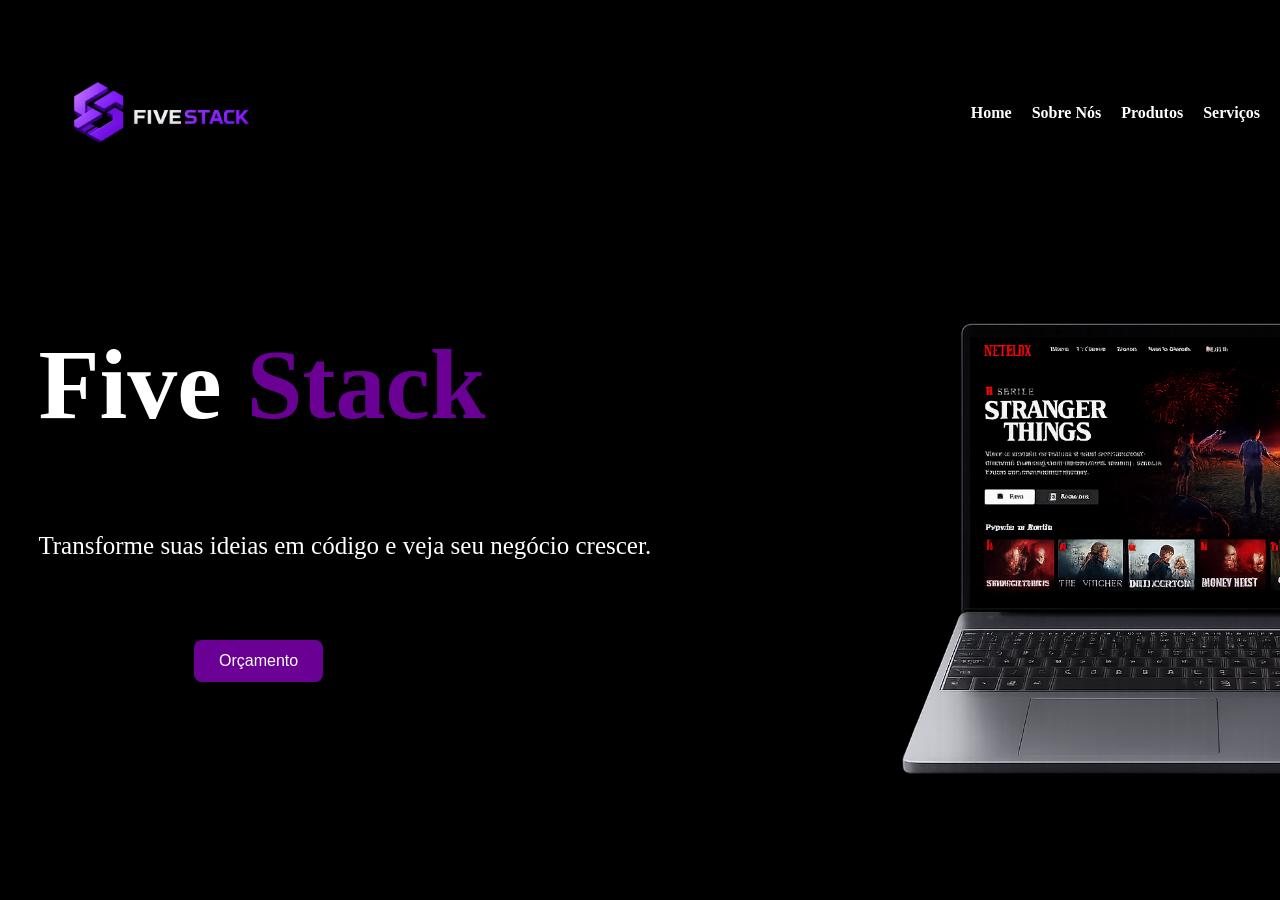
==== index.html @ 075e6581 "Five Stack" ====
<!DOCTYPE html>
<html lang="pt-br">
<head>
    <meta charset="UTF-8">
    <meta name="viewport" content="width=device-width, initial-scale=1.0">
    <title>Five Stack</title>
    
    <link rel="stylesheet" href="Home.css">

    <header class="topo">

    <img src="Imagens/logo.png" class="logo">

    <nav class="menu">
    <a href="index.html">Home</a>
    <a href="sobre-nos.html">Sobre Nós</a>
    <a href="projetos.html">Produtos</a>
    <a href="Serviços.html">Serviços</a>
    </nav>
    </header>


    <link rel="stylesheet" href="Serviços.html">

  
    
    
</head>
<body>

    
    
        <h1>
            <span class="branco">Five</span>
            <span class="roxo">Stack</span>
        </h1> 
        

        <p>
            Transforme suas ideias em código e veja seu negócio crescer.
        </p>

        <img src="Imagens/Dispositivos exibindo conteúdo da Netflix.png" class="note">


        <a href="">

            <button class="btn">Orçamento</button>

        </a>

         




</body>
</html>
---- Home.css ----
* {
  margin: 0;
  padding: 0;
  box-sizing: border-box;
}

body{
    background-color: black;
}
h1{
   margin-left: 3%;
   font-size: 100px;
   margin-top: 100px;
}
.branco {
  color: white;
}

.roxo {
  color: rgb(106, 0, 148);
}
p{
    color: white;
    margin-left: 3%;
    font-size: 25px;
    margin-top: 90px;

}
.topo {
  display: flex;
  justify-content: space-between; /* separa logo e menu */
  align-items: center; /* alinha na mesma altura */
  padding: 20px;
}

.menu {
  display: flex;
  gap: 20px;
}

.menu a {
  text-decoration: none;
  color: white;
  font-weight: bold; /* "auto" não funciona */
}

.logo {
  width: 280px;
  height: auto;
  object-fit: cover;
}
.note{
    position: relative;
    left: 790px;
    width: 1000px;
    margin-top: -360px;
}
.btn {
    background-color: rgb(106, 0, 148);
    color: white;
    padding: 12px 25px;
    border: none;
    border-radius: 8px;
    cursor: pointer;
    font-size: 16px;

    transition: 0.3s; /* animação suave */
}

/* Quando passa o mouse */
.btn:hover {
    background-color: rgb(106, 0, 148);
    transform: scale(1.05); /* aumenta levemente */
}

/* Quando clica */
.btn:active {
    transform: scale(0.95); /* efeito de apertar */
}
.btn {
    position: relative;
    top: -200px;   /* desce */
    right: 810px;  /* vai pra direita */
}
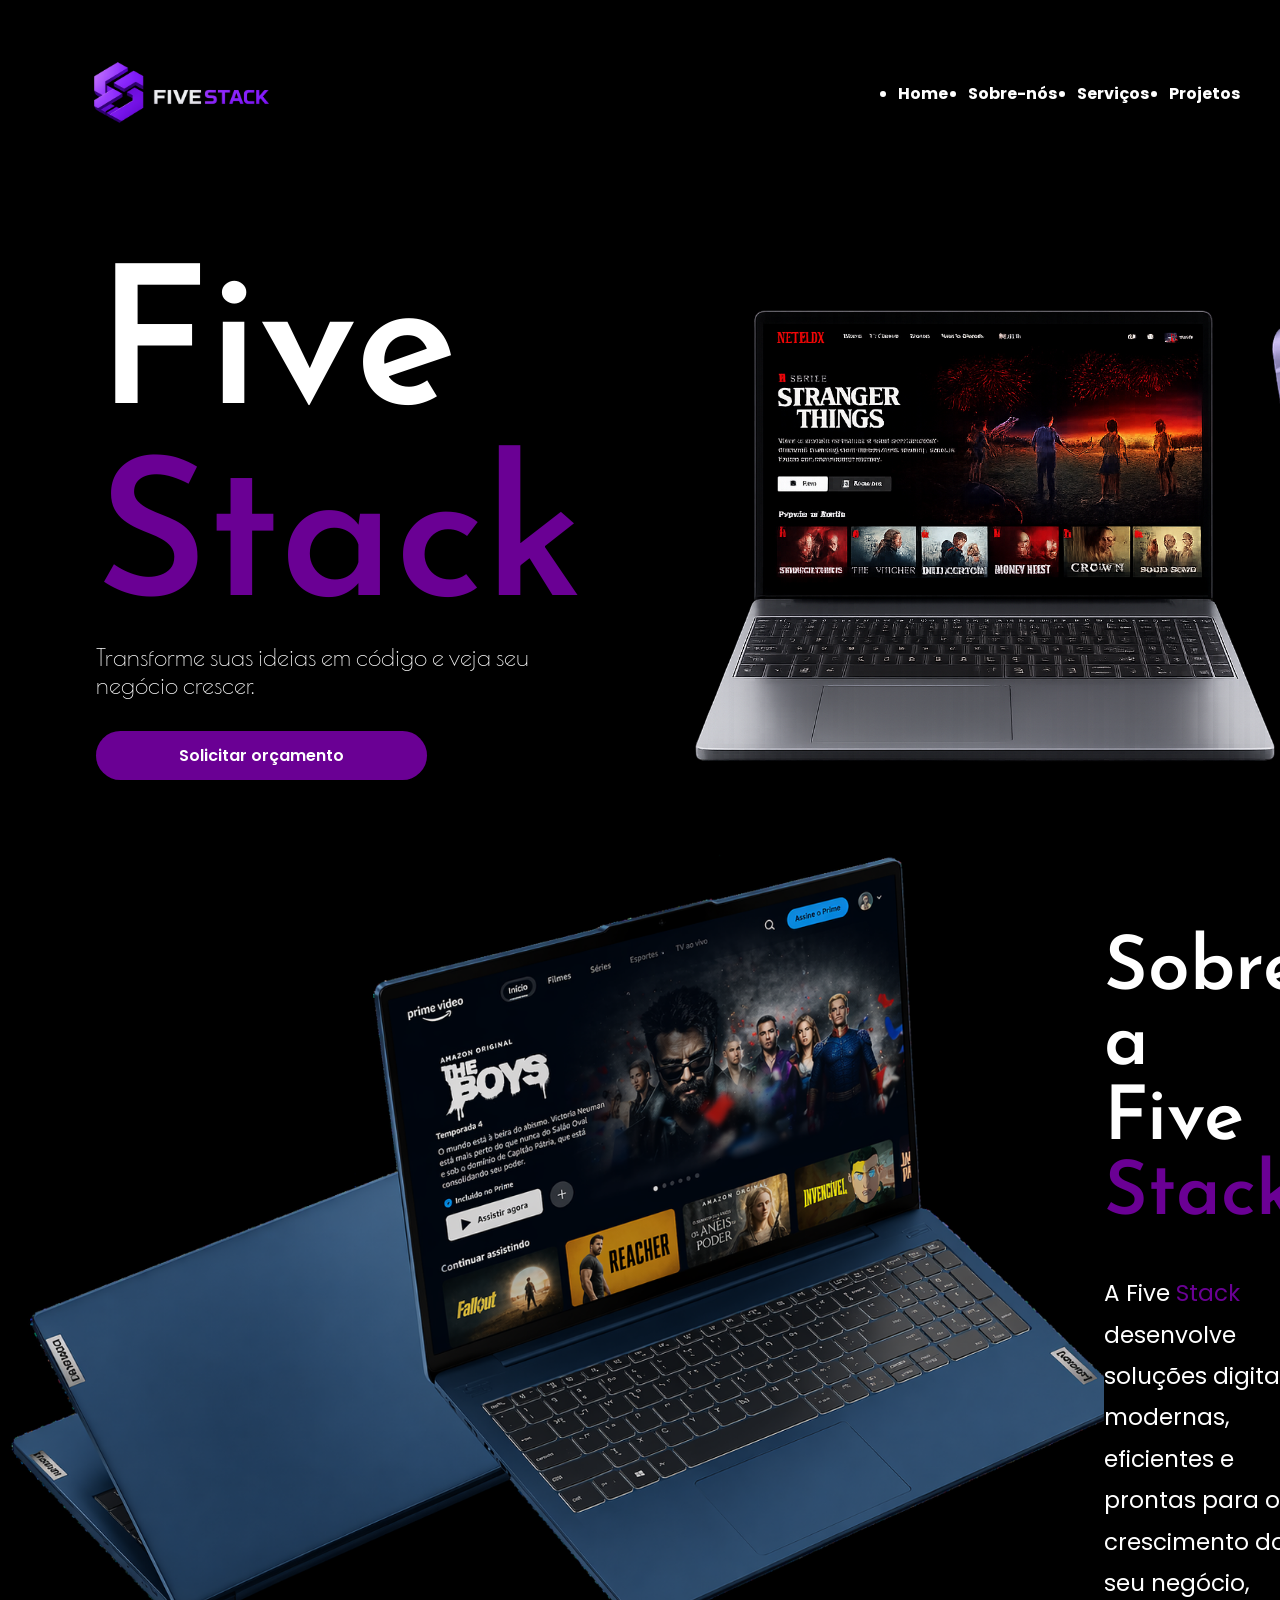
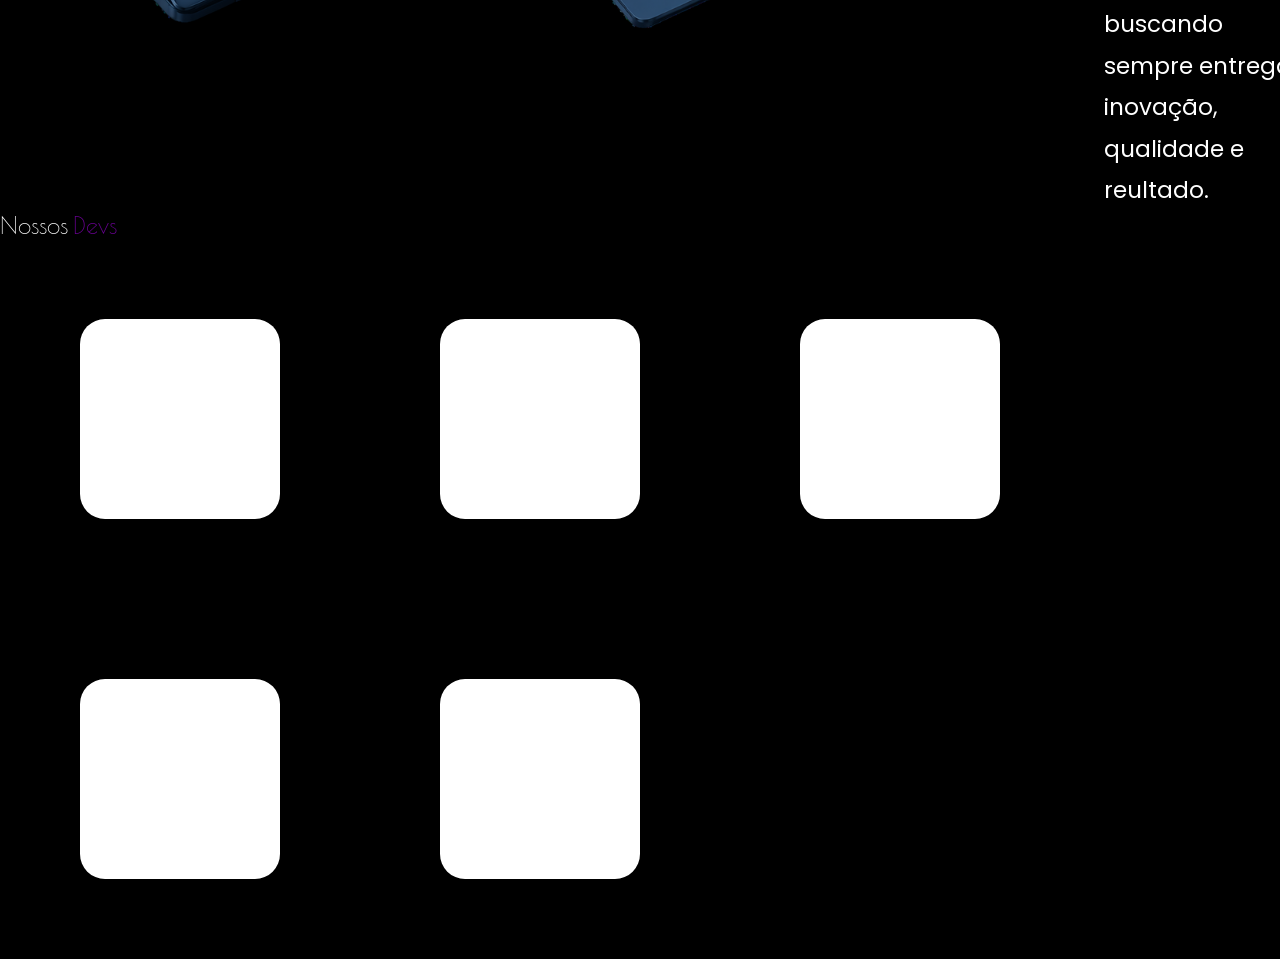
==== commit 340b549e: "fix: corrige problema na exibição das imagens" ====
--- a/index.html
+++ b/index.html
@@ -1,58 +1,98 @@
 <!DOCTYPE html>
 <html lang="pt-br">
+
 <head>
     <meta charset="UTF-8">
     <meta name="viewport" content="width=device-width, initial-scale=1.0">
     <title>Five Stack</title>
     
-    <link rel="stylesheet" href="Home.css">
+    <link rel="icon" href="assets/logo.png" type="image/png">
+    <link rel="stylesheet" href="style/style.css">
+    <link rel="stylesheet" href="style/home.css">
+    <link rel="stylesheet" href="style/sobre-nos.css">
+</head>
 
+<body>
     <header class="topo">
-
-    <img src="Imagens/logo.png" class="logo">
-
-    <nav class="menu">
-    <a href="index.html">Home</a>
-    <a href="sobre-nos.html">Sobre Nós</a>
-    <a href="projetos.html">Produtos</a>
-    <a href="Serviços.html">Serviços</a>
-    </nav>
+        <nav class="menu">
+            <img src="assets/logo.png" class="logo" alt="Logo">
+            <ul>
+                <li><a href="#secao-hero">Home</a></li>
+                <li><a href="#secao-sobre">Sobre-nós</a></li>
+                <li><a href="#secao-servico">Serviços</a></li>
+                <li><a href="#secao-projetos">Projetos</a></li>
+            </ul>
+        </nav>
     </header>
 
+    <!-- Hero -->
+    <section id="secao-hero">
+        <div class="hero">
+            <div class="titulo">
+                <h1 class="titulo-principal">
+                    <span class="branco">Five</span>
+                    <span class="roxo">Stack</span>
+                </h1>
+        
+                <div class="">
+                    <h2 class="subtitulo">Transforme suas ideias em código e veja seu negócio crescer.</h2>
+                    <button class="btn btn-orcamento" type="button">Solicitar orçamento</button>
+                </div>
+            </div>
+    
+            <img src="assets/Dispositivos exibindo conteúdo da Netflix.png" class="note">
+        </div>
 
-    <link rel="stylesheet" href="Serviços.html">
+    </section>
 
-  
-    
-    
-</head>
-<body>
+    <!-- Sobre nós -->
+    <section id="secao-sobre">
+        <div class="sobre-nos">
+            <img src="assets/Notebook.png" class="img-sobre">
 
-    
-    
-        <h1>
-            <span class="branco">Five</span>
-            <span class="roxo">Stack</span>
-        </h1> 
-        
-
-        <p>
-            Transforme suas ideias em código e veja seu negócio crescer.
-        </p>
-
-        <img src="Imagens/Dispositivos exibindo conteúdo da Netflix.png" class="note">
-
-
-        <a href="">
-
-            <button class="btn">Orçamento</button>
-
-        </a>
-
-         
+            <div class="sobre-titulo">
+                <h1>Sobre a <span class="branquin">Five</span> <span class="roxinho">Stack</span></h1>
+                <h3>
+                    A <span class="branco">Five</span> <span class="roxo">Stack</span> desenvolve soluções digitais <br>
+                    modernas, eficientes e prontas para o crescimento do seu negócio, <br>
+                    buscando sempre entregar inovação, qualidade e reultado.
+                </h3>
+            </div>
+        </div>
 
 
 
+        <h2>
+            <span class="banquin">Nossos</span>
+            <span class="roxinho">Devs</span>
+        </h2>
 
+
+        <div class="container">
+            <div class="item"><img src=""></div>
+            <div class="item"><img src=""></div>
+            <div class="item"></div>
+            <div class="item"></div>
+            <div class="item"></div>
+        </div>
+    </section>
+
+    <!-- Serviços -->
+    <!-- <section id="secao-servico">
+        <h5>Serviços que oferecemos</h5>
+        <p>
+            O que oferecemos
+        </p>
+    </section> -->
+
+    <!-- Projetos -->
+    <!-- <section id="secao-projetos">
+        <h3>Nossos Projetos</h3>
+        <p>
+            Transformamos ideia em soluções digitais modernas e efecinetes para impulsionar o crescimento do seu
+            negócio.
+        </p>
+    </section> -->
 </body>
+
 </html>
--- a/style/style.css
+++ b/style/style.css
@@ -0,0 +1,62 @@
+@import url('https://fonts.googleapis.com/css2?family=Josefin+Sans:ital,wght@0,100..700;1,100..700&family=Poiret+One&family=Poppins:ital,wght@0,100;0,200;0,300;0,400;0,500;0,600;0,700;0,800;0,900;1,100;1,200;1,300;1,400;1,500;1,600;1,700;1,800;1,900&display=swap');
+
+* {
+  margin: 0;
+  padding: 0;
+  box-sizing: border-box;
+  color: #fff;
+}
+
+body{
+    background-color: black;
+}
+
+h1{
+  font-family: "Josefin Sans", sans-serif;
+  font-optical-sizing: auto;
+  font-weight: 600;
+  font-style: normal;
+}
+
+h2{
+  font-family: "Poiret One", sans-serif;
+  font-weight: 400;
+  font-style: normal;
+}
+
+button, h3{
+  font-family: "Poppins", sans-serif;
+  font-weight: 600;
+  font-style: normal;
+}
+
+p{
+  font-family: "Poppins", sans-serif;
+}
+
+.topo {
+  padding: 0 20px;
+}
+
+.menu{
+    font-family: "Poppins", sans-serif;
+    display: flex;
+    justify-content: space-between;
+    align-items: center;
+    padding: 0 20px;
+}
+
+.menu ul{
+  display: flex;
+  gap: 20px;
+}
+.menu ul li a{
+  text-decoration: none;
+  color: white;
+  font-weight: bold; /* "auto" não funciona */
+}
+.logo {
+  width: 280px;
+  height: auto;
+  object-fit: cover;
+}
--- a/style/home.css
+++ b/style/home.css
@@ -0,0 +1,52 @@
+#secao-hero{
+  padding: 0 6rem;
+}
+
+.hero{
+  display: flex;
+  justify-content: space-between;
+  align-items: center;
+}
+
+.titulo{
+  color: white;
+}
+.titulo-principal{
+  font-size: 12rem;
+}
+.subtitulo .btn-orcamento{
+  padding-left: 19px;
+}
+.btn-orcamento{
+  margin-top: 2rem;
+}
+
+.roxo {
+  color: rgb(106, 0, 148);
+}
+
+.note{
+    width: 1000px;
+}
+
+.btn-orcamento{
+background-color: rgb(106, 0, 148);
+    color: white;
+    padding: 12px 25px;
+    border: none;
+    border-radius: 34px;
+    cursor: pointer;
+    font-size: 16px;
+    font-weight: 600;
+    width: 68%;
+    transition: 0.3s;
+}
+
+.btn-orcamento:hover {
+    background-color: rgb(106, 0, 148);
+    transform: scale(1.05);
+}
+
+.btn-orcamento:active {
+    transform: scale(0.95);
+}
--- a/style/sobre-nos.css
+++ b/style/sobre-nos.css
@@ -0,0 +1,76 @@
+
+
+.branco {
+  color: white;
+}
+
+.roxo {
+  color: rgb(106, 0, 148);
+}
+
+
+img.img-sobre {
+    width: 69rem;
+}
+
+.sobre-nos{
+  display: flex;
+  justify-content: space-around;
+  align-items: start;
+}
+.sobre-titulo{
+  padding-top: 5rem;
+  display: flex;
+  flex-direction: column;
+  gap: 40px;
+}
+.sobre-titulo h1{
+  font-size: 75px;
+}
+.sobre-titulo h3{
+  font-size: 23px;
+  font-weight: 400;
+  line-height: 1.8;
+}
+
+.banquin{
+  color: white;
+}
+.roxinho{
+  color: rgb(106, 0, 148);
+}
+.item{
+  transition: 0.5s;
+  cursor: pointer;
+  background-color: white; 
+  width: 200px; 
+  height: 200px;
+  margin: 80px; 
+  float: left; 
+  border-radius: 25px;
+}
+
+.container:hover > :not( :hover){
+  opacity: .4;
+  transform: scale(0.9);
+}
+/* largura da barra */
+::-webkit-scrollbar {
+  width: 10px;
+}
+
+/* fundo da barra */
+::-webkit-scrollbar-track {
+  background: #111;
+}
+
+/* parte que você arrasta */
+::-webkit-scrollbar-thumb {
+  background: #555;
+  border-radius: 10px;
+}
+
+/* quando passa o mouse */
+::-webkit-scrollbar-thumb:hover {
+  background: #888;
+}
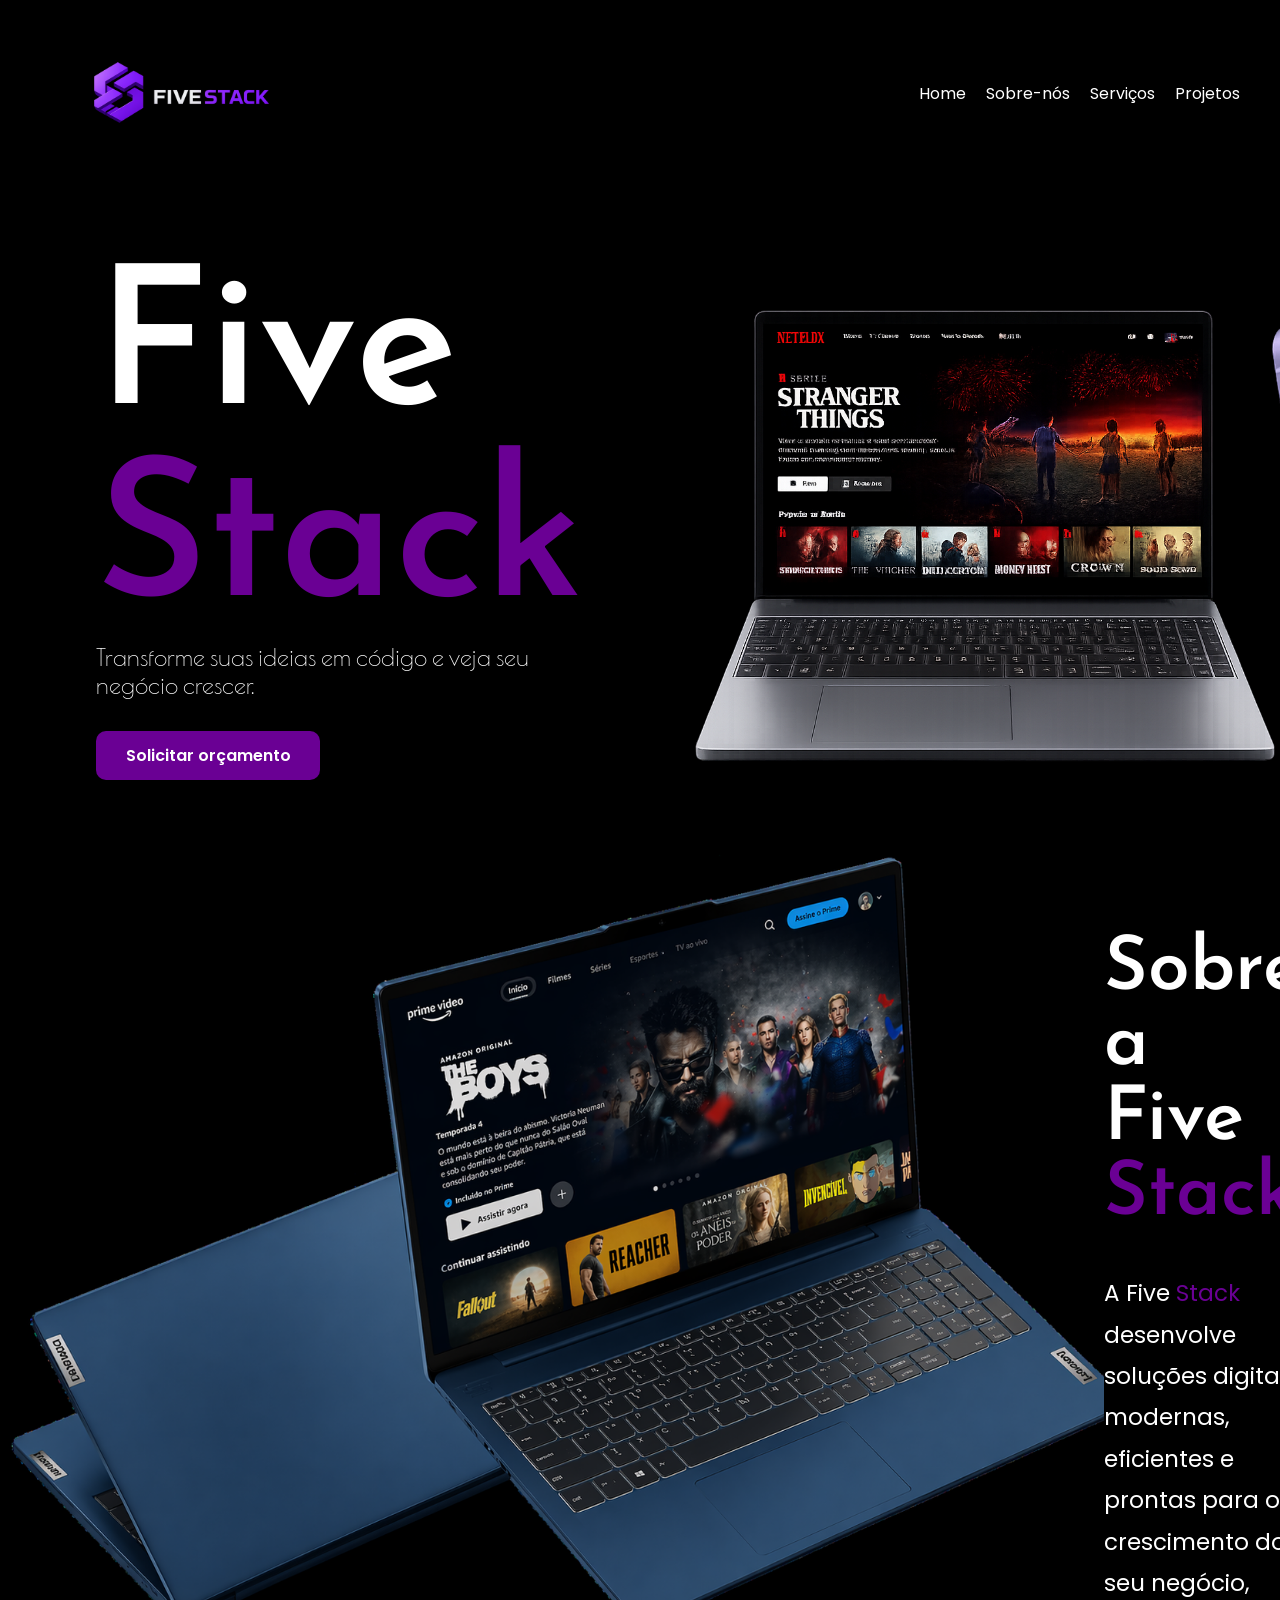
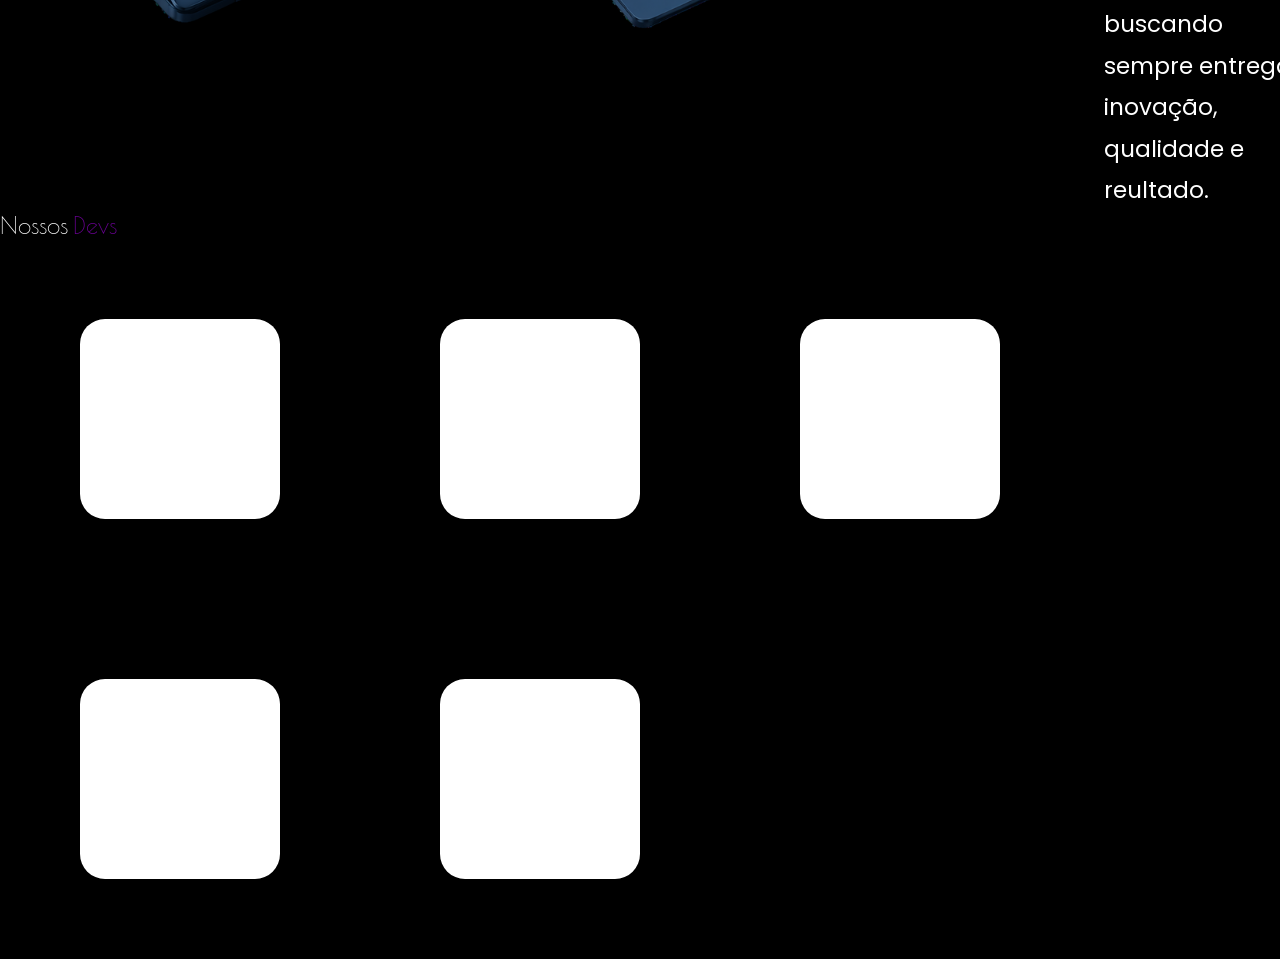
==== commit 1ce26d4c: "style: ajusta visual do menu" ====
--- a/index.html
+++ b/index.html
@@ -30,8 +30,8 @@
         <div class="hero">
             <div class="titulo">
                 <h1 class="titulo-principal">
-                    <span class="branco">Five</span>
-                    <span class="roxo">Stack</span>
+                    <span>Five</span>
+                    <span style="color: rgb(106, 0, 148)">Stack</span>
                 </h1>
         
                 <div class="">
@@ -51,9 +51,9 @@
             <img src="assets/Notebook.png" class="img-sobre">
 
             <div class="sobre-titulo">
-                <h1>Sobre a <span class="branquin">Five</span> <span class="roxinho">Stack</span></h1>
+                <h1>Sobre a <span>Five</span> <span style="color: rgb(106, 0, 148)">Stack</span></h1>
                 <h3>
-                    A <span class="branco">Five</span> <span class="roxo">Stack</span> desenvolve soluções digitais <br>
+                    A <span>Five</span> <span style="color: rgb(106, 0, 148)">Stack</span> desenvolve soluções digitais <br>
                     modernas, eficientes e prontas para o crescimento do seu negócio, <br>
                     buscando sempre entregar inovação, qualidade e reultado.
                 </h3>
@@ -63,8 +63,8 @@
 
 
         <h2>
-            <span class="banquin">Nossos</span>
-            <span class="roxinho">Devs</span>
+            <span>Nossos</span>
+            <span style="color: rgb(106, 0, 148)">Devs</span>
         </h2>
 
 
--- a/style/style.css
+++ b/style/style.css
@@ -1,4 +1,4 @@
-@import url('https://fonts.googleapis.com/css2?family=Josefin+Sans:ital,wght@0,100..700;1,100..700&family=Poiret+One&family=Poppins:ital,wght@0,100;0,200;0,300;0,400;0,500;0,600;0,700;0,800;0,900;1,100;1,200;1,300;1,400;1,500;1,600;1,700;1,800;1,900&display=swap');
+@import url("https://fonts.googleapis.com/css2?family=Josefin+Sans:ital,wght@0,100..700;1,100..700&family=Poiret+One&family=Poppins:ital,wght@0,100;0,200;0,300;0,400;0,500;0,600;0,700;0,800;0,900;1,100;1,200;1,300;1,400;1,500;1,600;1,700;1,800;1,900&display=swap");
 
 * {
   margin: 0;
@@ -7,30 +7,31 @@
   color: #fff;
 }
 
-body{
-    background-color: black;
+body {
+  background-color: black;
 }
 
-h1{
+h1 {
   font-family: "Josefin Sans", sans-serif;
   font-optical-sizing: auto;
   font-weight: 600;
   font-style: normal;
 }
 
-h2{
+h2 {
   font-family: "Poiret One", sans-serif;
   font-weight: 400;
   font-style: normal;
 }
 
-button, h3{
+button,
+h3 {
   font-family: "Poppins", sans-serif;
   font-weight: 600;
   font-style: normal;
 }
 
-p{
+p {
   font-family: "Poppins", sans-serif;
 }
 
@@ -38,25 +39,32 @@
   padding: 0 20px;
 }
 
-.menu{
-    font-family: "Poppins", sans-serif;
-    display: flex;
-    justify-content: space-between;
-    align-items: center;
-    padding: 0 20px;
+.menu {
+  font-family: "Poppins", sans-serif;
+  display: flex;
+  justify-content: space-between;
+  align-items: center;
+  padding: 0 20px;
 }
 
-.menu ul{
+.menu ul {
   display: flex;
   gap: 20px;
+  list-style: none;
 }
-.menu ul li a{
+
+.menu ul li a {
   text-decoration: none;
   color: white;
-  font-weight: bold; /* "auto" não funciona */
 }
+
+.menu ul li a:hover {
+  color: #ca44ff;
+  border-bottom: 1px solid #ca44ff;
+}
+
 .logo {
   width: 280px;
   height: auto;
   object-fit: cover;
-}+}
--- a/style/home.css
+++ b/style/home.css
@@ -1,52 +1,48 @@
-#secao-hero{
+#secao-hero {
   padding: 0 6rem;
 }
 
-.hero{
+.hero {
   display: flex;
   justify-content: space-between;
   align-items: center;
 }
 
-.titulo{
+.titulo {
   color: white;
 }
-.titulo-principal{
+.titulo-principal {
   font-size: 12rem;
 }
-.subtitulo .btn-orcamento{
+.subtitulo .btn-orcamento {
   padding-left: 19px;
 }
-.btn-orcamento{
+.btn-orcamento {
   margin-top: 2rem;
 }
 
-.roxo {
-  color: rgb(106, 0, 148);
+.note {
+  width: 1000px;
 }
 
-.note{
-    width: 1000px;
-}
-
-.btn-orcamento{
-background-color: rgb(106, 0, 148);
-    color: white;
-    padding: 12px 25px;
-    border: none;
-    border-radius: 34px;
-    cursor: pointer;
-    font-size: 16px;
-    font-weight: 600;
-    width: 68%;
-    transition: 0.3s;
+.btn-orcamento {
+  background-color: rgb(106, 0, 148);
+  color: white;
+  padding: 12px 25px;
+  border: none;
+  border-radius: 10px;
+  cursor: pointer;
+  font-size: 16px;
+  font-weight: 600;
+  width: 46%;
+  transition: 0.3s;
 }
 
 .btn-orcamento:hover {
-    background-color: rgb(106, 0, 148);
-    transform: scale(1.05);
+  background-color: rgb(106, 0, 148);
+  transform: scale(1.05);
 }
 
 .btn-orcamento:active {
-    transform: scale(0.95);
-}+  transform: scale(0.95);
+}
--- a/style/sobre-nos.css
+++ b/style/sobre-nos.css
@@ -1,14 +1,3 @@
-
-
-.branco {
-  color: white;
-}
-
-.roxo {
-  color: rgb(106, 0, 148);
-}
-
-
 img.img-sobre {
     width: 69rem;
 }
@@ -33,12 +22,6 @@
   line-height: 1.8;
 }
 
-.banquin{
-  color: white;
-}
-.roxinho{
-  color: rgb(106, 0, 148);
-}
 .item{
   transition: 0.5s;
   cursor: pointer;
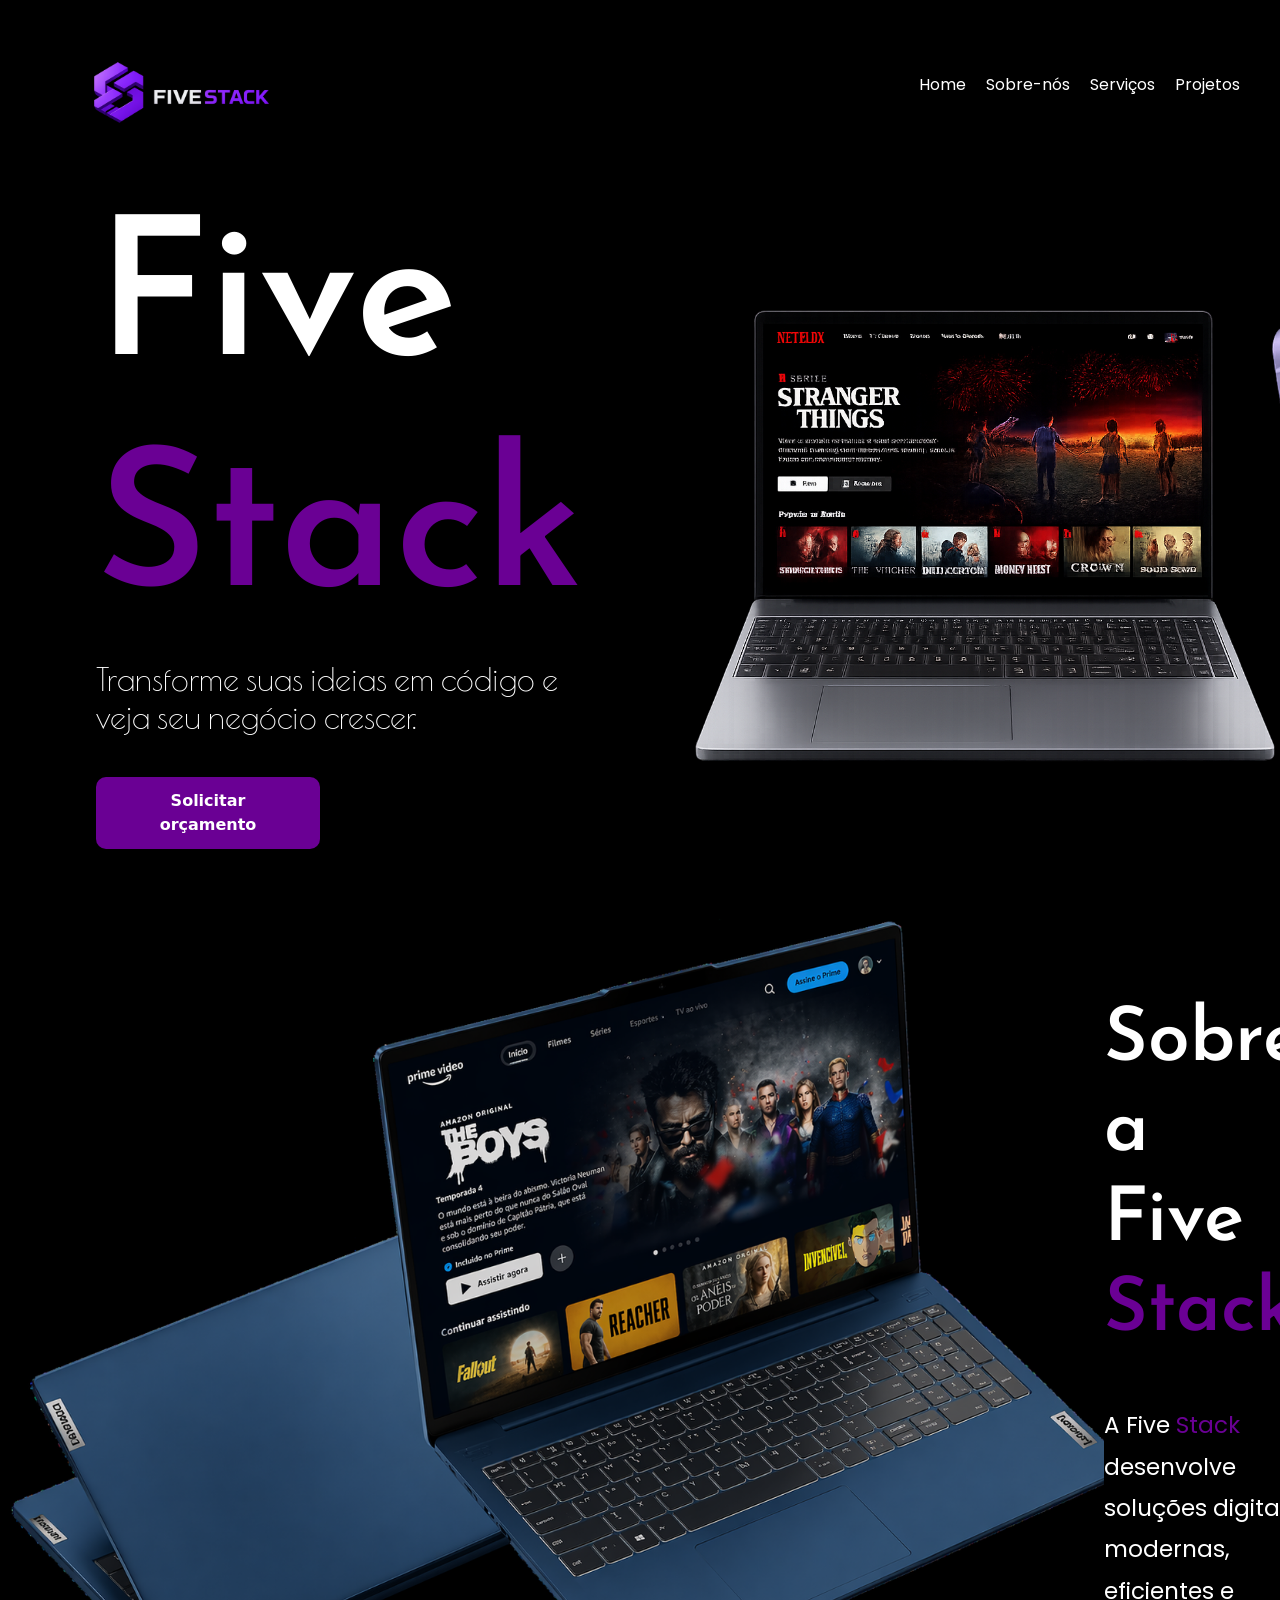
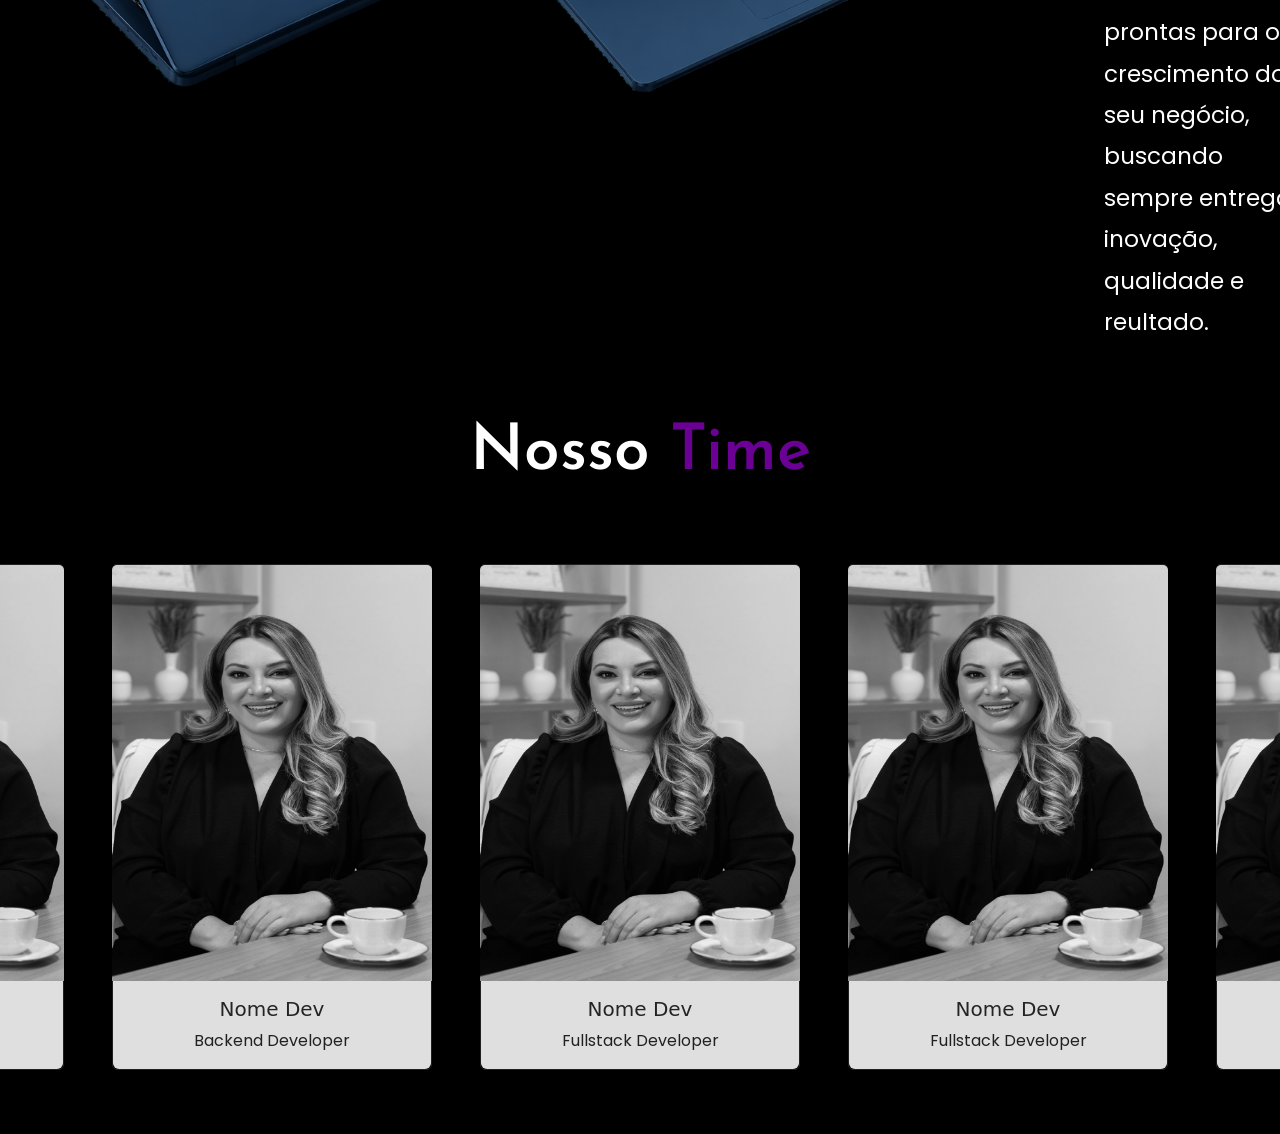
==== commit 05eccfbd: "feat: adiciona seção "Nosso Time"" ====
--- a/index.html
+++ b/index.html
@@ -5,11 +5,14 @@
     <meta charset="UTF-8">
     <meta name="viewport" content="width=device-width, initial-scale=1.0">
     <title>Five Stack</title>
-    
+
     <link rel="icon" href="assets/logo.png" type="image/png">
+    <link href="https://cdn.jsdelivr.net/npm/bootstrap@5.3.3/dist/css/bootstrap.min.css" rel="stylesheet">
+
     <link rel="stylesheet" href="style/style.css">
     <link rel="stylesheet" href="style/home.css">
     <link rel="stylesheet" href="style/sobre-nos.css">
+    <link rel="stylesheet" href="style/devs.css">
 </head>
 
 <body>
@@ -33,13 +36,13 @@
                     <span>Five</span>
                     <span style="color: rgb(106, 0, 148)">Stack</span>
                 </h1>
-        
+
                 <div class="">
                     <h2 class="subtitulo">Transforme suas ideias em código e veja seu negócio crescer.</h2>
                     <button class="btn btn-orcamento" type="button">Solicitar orçamento</button>
                 </div>
             </div>
-    
+
             <img src="assets/Dispositivos exibindo conteúdo da Netflix.png" class="note">
         </div>
 
@@ -53,29 +56,75 @@
             <div class="sobre-titulo">
                 <h1>Sobre a <span>Five</span> <span style="color: rgb(106, 0, 148)">Stack</span></h1>
                 <h3>
-                    A <span>Five</span> <span style="color: rgb(106, 0, 148)">Stack</span> desenvolve soluções digitais <br>
+                    A <span>Five</span> <span style="color: rgb(106, 0, 148)">Stack</span> desenvolve soluções digitais
+                    <br>
                     modernas, eficientes e prontas para o crescimento do seu negócio, <br>
                     buscando sempre entregar inovação, qualidade e reultado.
                 </h3>
             </div>
         </div>
+    </section>
 
+    <section id="secao-devs">
+        <h1 class="devs-titulo">
+            <span>Nosso</span>
+            <span style="color: rgb(106, 0, 148)">Time</span>
+        </h1>
+        <div class="container-cards text-center">
 
+                <div class="item">
+                    <div class="card shadow-sm border-0">
+                        <img src="assets/devs/imagem-de-exemplo.jpg" class="card-img-top" alt="Dev">
+                        <div class="card-body">
+                            <h5 class="card-title">Nome Dev</h5>
+                            <p class="card-text">Frontend Developer</p>
+                        </div>
+                    </div>
+                </div>
 
-        <h2>
-            <span>Nossos</span>
-            <span style="color: rgb(106, 0, 148)">Devs</span>
-        </h2>
+                <div class="item">
+                    <div class="card shadow-sm border-0">
+                        <img src="assets/devs/imagem-de-exemplo.jpg" class="card-img-top" alt="Dev">
+                        <div class="card-body">
+                            <h5 class="card-title">Nome Dev</h5>
+                            <p class="card-text">Backend Developer</p>
+                        </div>
+                    </div>
+                </div>
 
+                <div class="item">
+                    <div class="card shadow-sm border-0">
+                        <img src="assets/devs/imagem-de-exemplo.jpg" class="card-img-top" alt="Dev">
+                        <div class="card-body">
+                            <h5 class="card-title">Nome Dev</h5>
+                            <p class="card-text">Fullstack Developer</p>
+                        </div>
+                    </div>
+                </div>
 
-        <div class="container">
-            <div class="item"><img src=""></div>
-            <div class="item"><img src=""></div>
-            <div class="item"></div>
-            <div class="item"></div>
-            <div class="item"></div>
-        </div>
+                <div class="item">
+                    <div class="card shadow-sm border-0">
+                        <img src="assets/devs/imagem-de-exemplo.jpg" class="card-img-top" alt="Dev">
+                        <div class="card-body">
+                            <h5 class="card-title">Nome Dev</h5>
+                            <p class="card-text">Fullstack Developer</p>
+                        </div>
+                    </div>
+                </div>
+
+                <div class="item">
+                    <div class="card shadow-sm border-0">
+                        <img src="assets/devs/imagem-de-exemplo.jpg" class="card-img-top" alt="Dev">
+                        <div class="card-body">
+                            <h5 class="card-title">Nome Dev</h5>
+                            <p class="card-text">Fullstack Developer</p>
+                        </div>
+                    </div>
+                </div>
+
+            </div>
     </section>
+
 
     <!-- Serviços -->
     <!-- <section id="secao-servico">
@@ -93,6 +142,7 @@
             negócio.
         </p>
     </section> -->
+    <script src="https://cdn.jsdelivr.net/npm/bootstrap@5.3.3/dist/js/bootstrap.bundle.min.js"></script>
 </body>
 
 </html>
--- a/style/home.css
+++ b/style/home.css
@@ -1,5 +1,5 @@
 #secao-hero {
-  padding: 0 6rem;
+  padding: 0 6rem 4rem;
 }
 
 .hero {
--- a/style/sobre-nos.css
+++ b/style/sobre-nos.css
@@ -7,44 +7,22 @@
   justify-content: space-around;
   align-items: start;
 }
+
 .sobre-titulo{
   padding-top: 5rem;
   display: flex;
   flex-direction: column;
   gap: 40px;
 }
+
 .sobre-titulo h1{
   font-size: 75px;
 }
+
 .sobre-titulo h3{
   font-size: 23px;
   font-weight: 400;
   line-height: 1.8;
-}
-
-.item{
-  transition: 0.5s;
-  cursor: pointer;
-  background-color: white; 
-  width: 200px; 
-  height: 200px;
-  margin: 80px; 
-  float: left; 
-  border-radius: 25px;
-}
-
-.container:hover > :not( :hover){
-  opacity: .4;
-  transform: scale(0.9);
-}
-/* largura da barra */
-::-webkit-scrollbar {
-  width: 10px;
-}
-
-/* fundo da barra */
-::-webkit-scrollbar-track {
-  background: #111;
 }
 
 /* parte que você arrasta */
--- a/style/devs.css
+++ b/style/devs.css
@@ -0,0 +1,58 @@
+#secao-devs {
+    display: flex;
+    justify-content: center;
+    flex-direction: column;
+    align-items: center;
+    padding: 4rem 7rem 4rem 7rem;
+}
+
+.devs-titulo{
+    padding-bottom: 4rem;
+    font-size: 4rem;
+}
+
+.card-img-top{
+    width: 20rem;
+    height: 26rem;
+}
+
+
+.item{
+    transition: 0.5s;
+    cursor: pointer;
+    width: 20rem;
+    border-radius: 5px;
+    border: 1px solid rgb(106, 0, 148);
+    filter: grayscale(0%);
+        transition: 
+        filter 0.4s ease, 
+        transform 0.4s ease,
+        box-shadow 0.4s ease;
+}
+
+.item:not(:hover) {
+    filter: grayscale(100%);
+}
+
+.item:hover {
+    box-shadow: 0 10px 15px rgba(227, 103, 255, 0.573);
+    transform: scale(1.1);
+}
+
+.container-cards{
+  gap: 3rem;
+  display: flex;
+  justify-content: center;
+  align-items: center;
+}
+
+.card{
+    display: flex;
+    justify-content: center;
+    align-items: center;
+    background-color: rgb(223 223 223);
+}
+
+.card-text{
+    color:rgb(106, 0, 148);
+}
